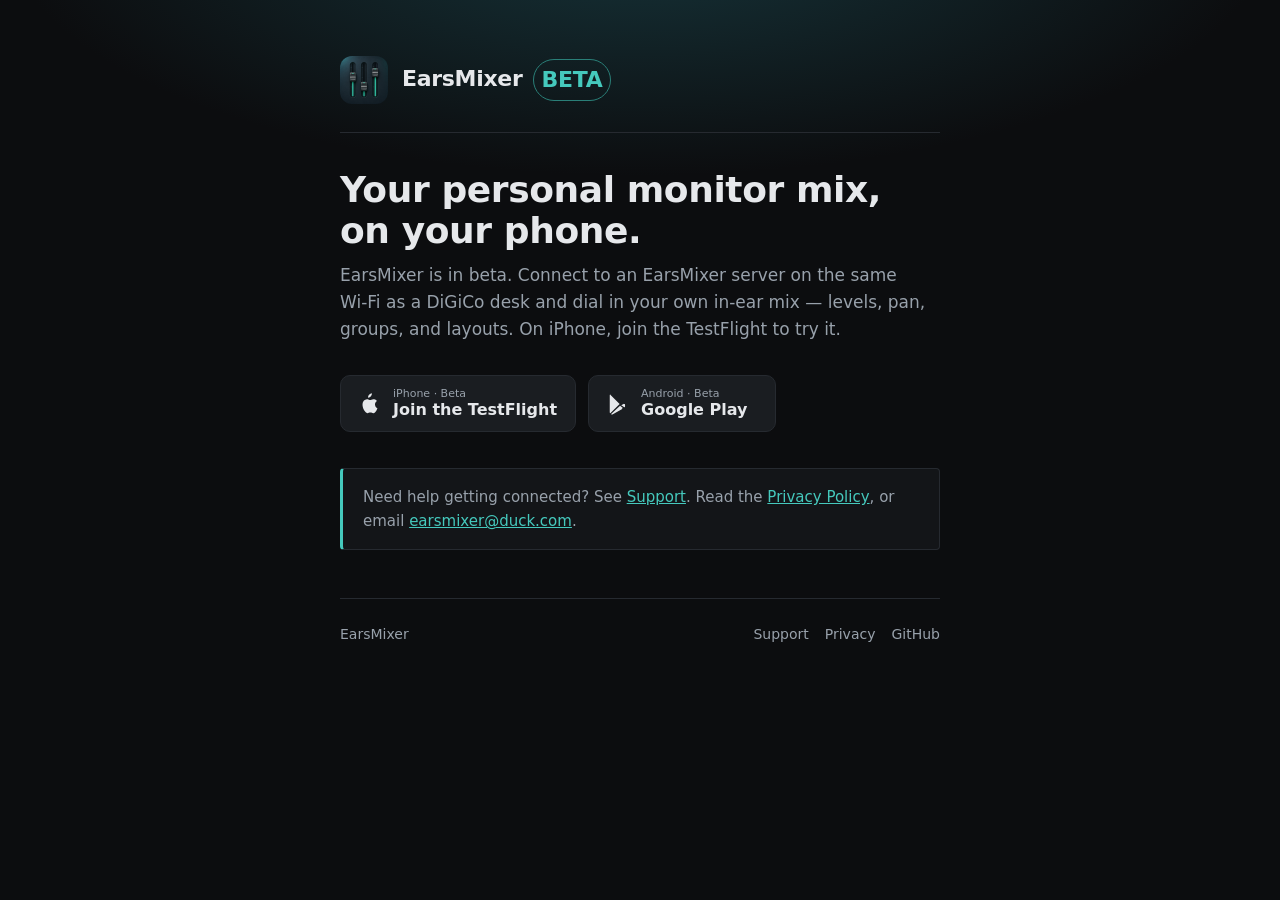
==== index.html @ 5447dbc8 "Add landing, privacy and support pages Moved from EarsMixerApp/docs so the site is served from its o" ====
<!doctype html>
<html lang="en">
<head>
<meta charset="utf-8">
<meta name="viewport" content="width=device-width, initial-scale=1">
<meta name="color-scheme" content="dark light">
<meta name="description" content="EarsMixer beta — control your own in-ear monitor mix from your phone. Join the TestFlight.">
<title>EarsMixer — Beta</title>
<link rel="icon" href="favicon.png" type="image/png">
<link rel="apple-touch-icon" href="icon.png">
<style>
  :root {
    --bg: #0c0d0f;
    --panel: #131518;
    --raised: #1a1d21;
    --line: #262a30;
    --text: #e6e8eb;
    --muted: #98a1ab;
    --accent: #45c9bd;
    --accent-dim: #2a7f78;
  }
  * { box-sizing: border-box; }
  html, body { margin: 0; background: var(--bg); color: var(--text); font: 16px/1.6 system-ui, -apple-system, "Segoe UI", Roboto, sans-serif; }
  body {
    min-height: 100vh;
    background:
      radial-gradient(ellipse 90% 50% at 50% -8%, #16343a 0%, transparent 55%),
      var(--bg);
  }
  a { color: var(--accent); }

  .wrap {
    max-width: 640px;
    margin: 0 auto;
    padding: 56px 20px 80px;
  }

  .brand {
    display: flex;
    align-items: center;
    gap: 14px;
    padding-bottom: 28px;
    border-bottom: 1px solid var(--line);
    margin-bottom: 36px;
  }
  .brand img {
    width: 48px;
    height: 48px;
    border-radius: 12px;
  }
  .brand span {
    font-size: 22px;
    font-weight: 650;
    letter-spacing: -0.3px;
  }
  .beta {
    display: inline-block;
    margin-left: 10px;
    padding: 2px 8px;
    border: 1px solid var(--accent-dim);
    border-radius: 999px;
    color: var(--accent);
    font-size: 11px;
    font-weight: 650;
    letter-spacing: 0.06em;
    text-transform: uppercase;
    vertical-align: middle;
  }

  h1 {
    margin: 0 0 10px;
    font-size: clamp(28px, 5vw, 36px);
    letter-spacing: -0.4px;
    line-height: 1.15;
  }
  .lede {
    margin: 0 0 32px;
    color: var(--muted);
    font-size: 17px;
  }

  .stores {
    display: flex;
    flex-wrap: wrap;
    gap: 12px;
    margin-bottom: 36px;
  }
  .store {
    display: inline-flex;
    align-items: center;
    gap: 12px;
    padding: 12px 18px;
    border-radius: 10px;
    border: 1px solid var(--line);
    background: var(--raised);
    color: var(--text);
    text-decoration: none;
    min-width: 188px;
    transition: border-color 0.15s ease, background 0.15s ease;
  }
  .store:hover {
    border-color: var(--accent-dim);
    background: #1f242a;
  }
  .store svg { flex: 0 0 auto; }
  .store .label { display: flex; flex-direction: column; line-height: 1.15; }
  .store .label small { color: var(--muted); font-size: 11px; }
  .store .label strong { font-size: 16px; font-weight: 650; }

  .help {
    padding: 16px 20px;
    border: 1px solid var(--line);
    border-left: 3px solid var(--accent);
    border-radius: 4px;
    background: var(--panel);
  }
  .help p { margin: 0; color: var(--muted); font-size: 15px; }
  .help a { color: var(--accent); }

  footer {
    margin-top: 48px;
    padding-top: 24px;
    border-top: 1px solid var(--line);
    color: var(--muted);
    font-size: 14px;
    display: flex;
    flex-wrap: wrap;
    gap: 8px 16px;
    justify-content: space-between;
  }
  footer nav { display: flex; flex-wrap: wrap; gap: 8px 16px; }
  footer a { color: var(--muted); text-decoration: none; }
  footer a:hover { color: var(--accent); }
</style>
</head>
<body>
<div class="wrap">
  <header class="brand">
    <img src="icon.png" width="48" height="48" alt="">
    <span>EarsMixer<span class="beta">Beta</span></span>
  </header>

  <h1>Your personal monitor mix, on your phone.</h1>
  <p class="lede">EarsMixer is in beta. Connect to an EarsMixer server on the same Wi‑Fi as a DiGiCo desk and dial in your own in-ear mix — levels, pan, groups, and layouts. On iPhone, join the TestFlight to try it.</p>

  <div class="stores">
    <!-- Replace TESTFLIGHT_JOIN_CODE with the public link code from App Store Connect → TestFlight → Public Link. -->
    <a class="store" id="testflight" href="https://testflight.apple.com/join/TESTFLIGHT_JOIN_CODE" rel="noopener">
      <svg aria-hidden="true" width="22" height="22" viewBox="0 0 24 24" fill="currentColor"><path d="M18.71 19.5c-.83 1.24-1.71 2.45-3.05 2.47-1.34.03-1.77-.79-3.29-.79-1.53 0-2 .77-3.27.82-1.31.05-2.3-1.32-3.14-2.53C4.25 17 2.94 12.45 4.7 9.39c.87-1.52 2.43-2.48 4.12-2.51 1.28-.02 2.5.87 3.29.87.78 0 2.26-1.07 3.81-.91.65.03 2.47.26 3.64 1.98-.09.06-2.17 1.28-2.15 3.81.03 3.02 2.65 4.03 2.68 4.04-.03.07-.42 1.44-1.38 2.83M13 3.5c.73-.83 1.22-1.98 1.08-3.13-1.05.04-2.31.7-3.06 1.58-.66.76-1.23 1.98-1.07 3.14 1.13.09 2.29-.57 3.05-1.59"/></svg>
      <span class="label"><small>iPhone · Beta</small><strong>Join the TestFlight</strong></span>
    </a>
    <a class="store" href="https://play.google.com/store/apps/details?id=com.joeclack.earsmixerapp" rel="noopener">
      <svg aria-hidden="true" width="22" height="22" viewBox="0 0 24 24" fill="currentColor"><path d="M3.609 1.814 13.792 12 3.61 22.186a.996.996 0 0 1-.237-.316A1.4 1.4 0 0 1 3 21.31V2.69c0-.34.1-.66.28-.93.1-.13.22-.24.329-.346m.91 21.532c.10.0.0.5.78.154l12.04-6.87-3.08-2.2-9.74 9.0m13.96-11.24-2.98 1.7 2.98 1.7c.8.46 1.21.22 1.21-.74V12.85c0-.96-.41-1.2-1.21-.744M5.3 23.5c.37 0 .7-.1 1.1-.33l10.2-5.82-2.68-1.91L4.52 22.9c.2.36.48.6.78.6"/></svg>
      <span class="label"><small>Android · Beta</small><strong>Google Play</strong></span>
    </a>
  </div>

  <div class="help">
    <p>Need help getting connected? See <a href="support.html">Support</a>. Read the <a href="privacy.html">Privacy Policy</a>, or email <a href="mailto:earsmixer@duck.com">earsmixer@duck.com</a>.</p>
  </div>

  <footer>
    <span>EarsMixer</span>
    <nav aria-label="Footer">
      <a href="support.html">Support</a>
      <a href="privacy.html">Privacy</a>
      <a href="https://github.com/joeclack/EarsMixerApp">GitHub</a>
    </nav>
  </footer>
</div>
</body>
</html>
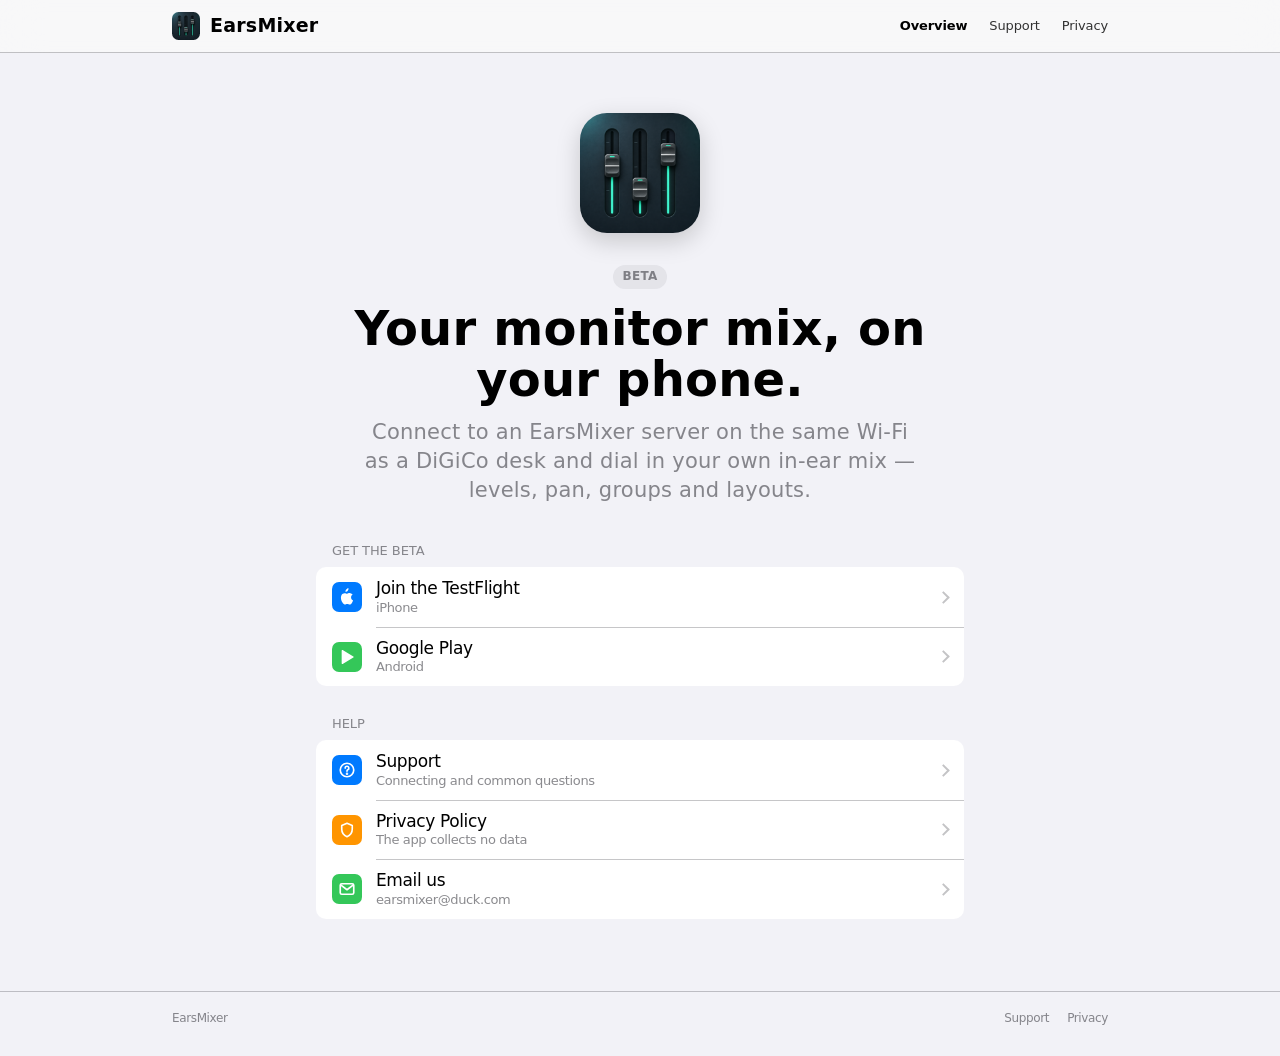
==== commit a08fe7f9: "Restyle pages after Apple's iOS documentation Shared style.css with iOS system colours, SF type scal" ====
--- a/index.html
+++ b/index.html
@@ -2,171 +2,84 @@
 <html lang="en">
 <head>
 <meta charset="utf-8">
-<meta name="viewport" content="width=device-width, initial-scale=1">
-<meta name="color-scheme" content="dark light">
+<meta name="viewport" content="width=device-width, initial-scale=1, viewport-fit=cover">
+<meta name="color-scheme" content="light dark">
+<meta name="theme-color" content="#f2f2f7" media="(prefers-color-scheme: light)">
+<meta name="theme-color" content="#000000" media="(prefers-color-scheme: dark)">
 <meta name="description" content="EarsMixer beta — control your own in-ear monitor mix from your phone. Join the TestFlight.">
 <title>EarsMixer — Beta</title>
 <link rel="icon" href="favicon.png" type="image/png">
 <link rel="apple-touch-icon" href="icon.png">
-<style>
-  :root {
-    --bg: #0c0d0f;
-    --panel: #131518;
-    --raised: #1a1d21;
-    --line: #262a30;
-    --text: #e6e8eb;
-    --muted: #98a1ab;
-    --accent: #45c9bd;
-    --accent-dim: #2a7f78;
-  }
-  * { box-sizing: border-box; }
-  html, body { margin: 0; background: var(--bg); color: var(--text); font: 16px/1.6 system-ui, -apple-system, "Segoe UI", Roboto, sans-serif; }
-  body {
-    min-height: 100vh;
-    background:
-      radial-gradient(ellipse 90% 50% at 50% -8%, #16343a 0%, transparent 55%),
-      var(--bg);
-  }
-  a { color: var(--accent); }
-
-  .wrap {
-    max-width: 640px;
-    margin: 0 auto;
-    padding: 56px 20px 80px;
-  }
-
-  .brand {
-    display: flex;
-    align-items: center;
-    gap: 14px;
-    padding-bottom: 28px;
-    border-bottom: 1px solid var(--line);
-    margin-bottom: 36px;
-  }
-  .brand img {
-    width: 48px;
-    height: 48px;
-    border-radius: 12px;
-  }
-  .brand span {
-    font-size: 22px;
-    font-weight: 650;
-    letter-spacing: -0.3px;
-  }
-  .beta {
-    display: inline-block;
-    margin-left: 10px;
-    padding: 2px 8px;
-    border: 1px solid var(--accent-dim);
-    border-radius: 999px;
-    color: var(--accent);
-    font-size: 11px;
-    font-weight: 650;
-    letter-spacing: 0.06em;
-    text-transform: uppercase;
-    vertical-align: middle;
-  }
-
-  h1 {
-    margin: 0 0 10px;
-    font-size: clamp(28px, 5vw, 36px);
-    letter-spacing: -0.4px;
-    line-height: 1.15;
-  }
-  .lede {
-    margin: 0 0 32px;
-    color: var(--muted);
-    font-size: 17px;
-  }
-
-  .stores {
-    display: flex;
-    flex-wrap: wrap;
-    gap: 12px;
-    margin-bottom: 36px;
-  }
-  .store {
-    display: inline-flex;
-    align-items: center;
-    gap: 12px;
-    padding: 12px 18px;
-    border-radius: 10px;
-    border: 1px solid var(--line);
-    background: var(--raised);
-    color: var(--text);
-    text-decoration: none;
-    min-width: 188px;
-    transition: border-color 0.15s ease, background 0.15s ease;
-  }
-  .store:hover {
-    border-color: var(--accent-dim);
-    background: #1f242a;
-  }
-  .store svg { flex: 0 0 auto; }
-  .store .label { display: flex; flex-direction: column; line-height: 1.15; }
-  .store .label small { color: var(--muted); font-size: 11px; }
-  .store .label strong { font-size: 16px; font-weight: 650; }
-
-  .help {
-    padding: 16px 20px;
-    border: 1px solid var(--line);
-    border-left: 3px solid var(--accent);
-    border-radius: 4px;
-    background: var(--panel);
-  }
-  .help p { margin: 0; color: var(--muted); font-size: 15px; }
-  .help a { color: var(--accent); }
-
-  footer {
-    margin-top: 48px;
-    padding-top: 24px;
-    border-top: 1px solid var(--line);
-    color: var(--muted);
-    font-size: 14px;
-    display: flex;
-    flex-wrap: wrap;
-    gap: 8px 16px;
-    justify-content: space-between;
-  }
-  footer nav { display: flex; flex-wrap: wrap; gap: 8px 16px; }
-  footer a { color: var(--muted); text-decoration: none; }
-  footer a:hover { color: var(--accent); }
-</style>
+<link rel="stylesheet" href="style.css">
 </head>
 <body>
-<div class="wrap">
-  <header class="brand">
-    <img src="icon.png" width="48" height="48" alt="">
-    <span>EarsMixer<span class="beta">Beta</span></span>
-  </header>
+<header class="navbar">
+  <div class="navbar-inner">
+    <a class="brand" href="./"><img src="icon.png" width="28" height="28" alt="">EarsMixer</a>
+    <nav aria-label="Main">
+      <a href="./" aria-current="page">Overview</a>
+      <a href="support.html">Support</a>
+      <a href="privacy.html">Privacy</a>
+    </nav>
+  </div>
+</header>
 
-  <h1>Your personal monitor mix, on your phone.</h1>
-  <p class="lede">EarsMixer is in beta. Connect to an EarsMixer server on the same Wi‑Fi as a DiGiCo desk and dial in your own in-ear mix — levels, pan, groups, and layouts. On iPhone, join the TestFlight to try it.</p>
+<main>
+  <section class="hero">
+    <img class="app-icon" src="icon.png" width="120" height="120" alt="EarsMixer app icon">
+    <div><span class="badge">Beta</span></div>
+    <h1>Your monitor mix, on your phone.</h1>
+    <p class="lede">Connect to an EarsMixer server on the same Wi‑Fi as a DiGiCo desk and dial in your own in-ear mix — levels, pan, groups and layouts.</p>
+  </section>
 
-  <div class="stores">
+  <p class="list-header">Get the beta</p>
+  <div class="list with-icons">
     <!-- Replace TESTFLIGHT_JOIN_CODE with the public link code from App Store Connect → TestFlight → Public Link. -->
-    <a class="store" id="testflight" href="https://testflight.apple.com/join/TESTFLIGHT_JOIN_CODE" rel="noopener">
-      <svg aria-hidden="true" width="22" height="22" viewBox="0 0 24 24" fill="currentColor"><path d="M18.71 19.5c-.83 1.24-1.71 2.45-3.05 2.47-1.34.03-1.77-.79-3.29-.79-1.53 0-2 .77-3.27.82-1.31.05-2.3-1.32-3.14-2.53C4.25 17 2.94 12.45 4.7 9.39c.87-1.52 2.43-2.48 4.12-2.51 1.28-.02 2.5.87 3.29.87.78 0 2.26-1.07 3.81-.91.65.03 2.47.26 3.64 1.98-.09.06-2.17 1.28-2.15 3.81.03 3.02 2.65 4.03 2.68 4.04-.03.07-.42 1.44-1.38 2.83M13 3.5c.73-.83 1.22-1.98 1.08-3.13-1.05.04-2.31.7-3.06 1.58-.66.76-1.23 1.98-1.07 3.14 1.13.09 2.29-.57 3.05-1.59"/></svg>
-      <span class="label"><small>iPhone · Beta</small><strong>Join the TestFlight</strong></span>
+    <a id="testflight" href="https://testflight.apple.com/join/TESTFLIGHT_JOIN_CODE" rel="noopener">
+      <span class="row-icon blue" aria-hidden="true">
+        <svg width="18" height="18" viewBox="0 0 24 24" fill="currentColor"><path d="M18.71 19.5c-.83 1.24-1.71 2.45-3.05 2.47-1.34.03-1.77-.79-3.29-.79-1.53 0-2 .77-3.27.82-1.31.05-2.3-1.32-3.14-2.53C4.25 17 2.94 12.45 4.7 9.39c.87-1.52 2.43-2.48 4.12-2.51 1.28-.02 2.5.87 3.29.87.78 0 2.26-1.07 3.81-.91.65.03 2.47.26 3.64 1.98-.09.06-2.17 1.28-2.15 3.81.03 3.02 2.65 4.03 2.68 4.04-.03.07-.42 1.44-1.38 2.83M13 3.5c.73-.83 1.22-1.98 1.08-3.13-1.05.04-2.31.7-3.06 1.58-.66.76-1.23 1.98-1.07 3.14 1.13.09 2.29-.57 3.05-1.59"/></svg>
+      </span>
+      <span class="row-text">Join the TestFlight<small>iPhone</small></span>
     </a>
-    <a class="store" href="https://play.google.com/store/apps/details?id=com.joeclack.earsmixerapp" rel="noopener">
-      <svg aria-hidden="true" width="22" height="22" viewBox="0 0 24 24" fill="currentColor"><path d="M3.609 1.814 13.792 12 3.61 22.186a.996.996 0 0 1-.237-.316A1.4 1.4 0 0 1 3 21.31V2.69c0-.34.1-.66.28-.93.1-.13.22-.24.329-.346m.91 21.532c.10.0.0.5.78.154l12.04-6.87-3.08-2.2-9.74 9.0m13.96-11.24-2.98 1.7 2.98 1.7c.8.46 1.21.22 1.21-.74V12.85c0-.96-.41-1.2-1.21-.744M5.3 23.5c.37 0 .7-.1 1.1-.33l10.2-5.82-2.68-1.91L4.52 22.9c.2.36.48.6.78.6"/></svg>
-      <span class="label"><small>Android · Beta</small><strong>Google Play</strong></span>
+    <a href="https://play.google.com/store/apps/details?id=com.joeclack.earsmixerapp" rel="noopener">
+      <span class="row-icon green" aria-hidden="true">
+        <svg width="16" height="16" viewBox="0 0 24 24" fill="currentColor"><path d="M4 2.5v19a1 1 0 0 0 1.5.86l16-9.5a1 1 0 0 0 0-1.72l-16-9.5A1 1 0 0 0 4 2.5z"/></svg>
+      </span>
+      <span class="row-text">Google Play<small>Android</small></span>
     </a>
   </div>
 
-  <div class="help">
-    <p>Need help getting connected? See <a href="support.html">Support</a>. Read the <a href="privacy.html">Privacy Policy</a>, or email <a href="mailto:earsmixer@duck.com">earsmixer@duck.com</a>.</p>
+  <p class="list-header">Help</p>
+  <div class="list with-icons">
+    <a href="support.html">
+      <span class="row-icon blue" aria-hidden="true">
+        <svg width="18" height="18" viewBox="0 0 24 24" fill="none" stroke="currentColor" stroke-width="2.2" stroke-linecap="round"><circle cx="12" cy="12" r="9"/><path d="M9.5 9.5a2.5 2.5 0 1 1 3.5 2.3c-.6.3-1 .8-1 1.5v.4"/><circle cx="12" cy="17" r=".6" fill="currentColor"/></svg>
+      </span>
+      <span class="row-text">Support<small>Connecting and common questions</small></span>
+    </a>
+    <a href="privacy.html">
+      <span class="row-icon orange" aria-hidden="true">
+        <svg width="18" height="18" viewBox="0 0 24 24" fill="none" stroke="currentColor" stroke-width="2.2" stroke-linejoin="round"><path d="M12 3l7 3v5c0 4.5-3 8.3-7 10-4-1.7-7-5.5-7-10V6z"/></svg>
+      </span>
+      <span class="row-text">Privacy Policy<small>The app collects no data</small></span>
+    </a>
+    <a href="mailto:earsmixer@duck.com">
+      <span class="row-icon green" aria-hidden="true">
+        <svg width="18" height="18" viewBox="0 0 24 24" fill="none" stroke="currentColor" stroke-width="2.2" stroke-linejoin="round"><rect x="3" y="5" width="18" height="14" rx="2"/><path d="M3.5 6.5 12 13l8.5-6.5"/></svg>
+      </span>
+      <span class="row-text">Email us<small>earsmixer@duck.com</small></span>
+    </a>
   </div>
+</main>
 
-  <footer>
+<footer>
+  <div class="footer-inner">
     <span>EarsMixer</span>
     <nav aria-label="Footer">
       <a href="support.html">Support</a>
       <a href="privacy.html">Privacy</a>
-      <a href="https://github.com/joeclack/EarsMixerApp">GitHub</a>
     </nav>
-  </footer>
-</div>
+  </div>
+</footer>
 </body>
 </html>
--- a/style.css
+++ b/style.css
@@ -0,0 +1,358 @@
+/* EarsMixer site — styled after Apple's iOS documentation and support pages.
+   iOS system colours, SF type scale, grouped inset lists, translucent nav bar.
+   Follows the reader's light/dark setting. */
+
+:root {
+  color-scheme: light dark;
+
+  /* iOS system colours (light) */
+  --blue: #007aff;
+  --green: #34c759;
+  --orange: #ff9500;
+  --label: #000000;
+  --label-2: rgba(60, 60, 67, 0.6);
+  --label-3: rgba(60, 60, 67, 0.3);
+  --separator: rgba(60, 60, 67, 0.29);
+  --bg: #ffffff;
+  --grouped-bg: #f2f2f7;
+  --cell: #ffffff;
+  --fill: rgba(120, 120, 128, 0.12);
+  --bar: rgba(249, 249, 249, 0.8);
+
+  --font: -apple-system, BlinkMacSystemFont, "SF Pro Text", "SF Pro", "Helvetica Neue", "Segoe UI", system-ui, sans-serif;
+  --font-display: -apple-system, BlinkMacSystemFont, "SF Pro Display", "SF Pro", "Helvetica Neue", "Segoe UI", system-ui, sans-serif;
+  --radius: 10px;
+}
+
+@media (prefers-color-scheme: dark) {
+  :root {
+    --blue: #0a84ff;
+    --green: #30d158;
+    --orange: #ff9f0a;
+    --label: #ffffff;
+    --label-2: rgba(235, 235, 245, 0.6);
+    --label-3: rgba(235, 235, 245, 0.3);
+    --separator: rgba(84, 84, 88, 0.6);
+    --bg: #000000;
+    --grouped-bg: #000000;
+    --cell: #1c1c1e;
+    --fill: rgba(118, 118, 128, 0.24);
+    --bar: rgba(29, 29, 31, 0.72);
+  }
+}
+
+* { box-sizing: border-box; }
+
+html {
+  -webkit-text-size-adjust: 100%;
+  -webkit-font-smoothing: antialiased;
+}
+
+body {
+  margin: 0;
+  background: var(--grouped-bg);
+  color: var(--label);
+  font: 17px/1.47 var(--font);
+  letter-spacing: -0.022em;
+}
+
+a { color: var(--blue); text-decoration: none; }
+a:hover { text-decoration: underline; }
+
+/* ---------- Navigation bar ---------- */
+
+.navbar {
+  position: sticky;
+  top: 0;
+  z-index: 10;
+  background: var(--bar);
+  -webkit-backdrop-filter: saturate(180%) blur(20px);
+  backdrop-filter: saturate(180%) blur(20px);
+  border-bottom: 0.5px solid var(--separator);
+}
+.navbar-inner {
+  max-width: 980px;
+  margin: 0 auto;
+  height: 52px;
+  padding: 0 22px;
+  display: flex;
+  align-items: center;
+  justify-content: space-between;
+  gap: 16px;
+}
+.navbar .brand {
+  display: flex;
+  align-items: center;
+  gap: 10px;
+  color: var(--label);
+  font-size: 19px;
+  font-weight: 600;
+  letter-spacing: 0.012em;
+}
+.navbar .brand:hover { text-decoration: none; }
+.navbar .brand img {
+  width: 28px;
+  height: 28px;
+  border-radius: 6.5px; /* iOS icon corner ratio */
+}
+.navbar nav { display: flex; gap: 22px; }
+.navbar nav a {
+  color: var(--label);
+  font-size: 13px;
+  opacity: 0.8;
+  letter-spacing: -0.01em;
+}
+.navbar nav a:hover { opacity: 1; text-decoration: none; }
+.navbar nav a[aria-current="page"] { opacity: 1; font-weight: 600; }
+
+/* ---------- Page layout ---------- */
+
+main {
+  max-width: 692px;
+  margin: 0 auto;
+  padding: 44px 22px 72px;
+}
+
+.eyebrow {
+  margin: 0 0 6px;
+  color: var(--label-2);
+  font-size: 17px;
+  font-weight: 600;
+}
+
+h1 {
+  margin: 0 0 12px;
+  font-family: var(--font-display);
+  font-size: 40px;
+  line-height: 1.1;
+  font-weight: 700;
+  letter-spacing: 0.004em;
+}
+
+.lede {
+  margin: 0 0 36px;
+  color: var(--label-2);
+  font-size: 21px;
+  line-height: 1.38;
+  letter-spacing: 0.011em;
+}
+
+h2 {
+  margin: 44px 0 10px;
+  font-family: var(--font-display);
+  font-size: 28px;
+  line-height: 1.14;
+  font-weight: 700;
+  letter-spacing: 0.007em;
+}
+
+p { margin: 0 0 16px; }
+
+ul.bullets { margin: 0 0 16px; padding-left: 22px; }
+ul.bullets li { margin: 6px 0; }
+
+.meta { color: var(--label-2); font-size: 14px; margin: 0 0 32px; }
+
+/* ---------- Grouped inset list (iOS Settings style) ---------- */
+
+.list-header {
+  margin: 28px 16px 7px;
+  color: var(--label-2);
+  font-size: 13px;
+  text-transform: uppercase;
+  letter-spacing: -0.006em;
+}
+.list-footer {
+  margin: 7px 16px 0;
+  color: var(--label-2);
+  font-size: 13px;
+  line-height: 1.38;
+}
+
+.list {
+  margin: 0;
+  padding: 0;
+  list-style: none;
+  background: var(--cell);
+  border-radius: var(--radius);
+  overflow: hidden;
+}
+.list > li,
+.list > a,
+.list > details {
+  position: relative;
+  display: block;
+  padding: 11px 16px;
+  color: var(--label);
+}
+/* inset separators */
+.list > li + li::before,
+.list > a + a::before,
+.list > details + details::before {
+  content: "";
+  position: absolute;
+  top: 0;
+  left: 16px;
+  right: 0;
+  border-top: 0.5px solid var(--separator);
+}
+.list.with-icons > li + li::before,
+.list.with-icons > a + a::before { left: 60px; }
+
+/* Numbered steps */
+.list.steps { counter-reset: step; }
+.list.steps > li {
+  display: flex;
+  gap: 14px;
+  align-items: flex-start;
+  padding-left: 16px;
+}
+.list.steps > li::after {
+  counter-increment: step;
+  content: counter(step);
+  order: -1;
+  flex: 0 0 28px;
+  height: 28px;
+  border-radius: 50%;
+  background: var(--blue);
+  color: #fff;
+  font-size: 15px;
+  font-weight: 600;
+  display: flex;
+  align-items: center;
+  justify-content: center;
+}
+.list.steps > li + li::before { left: 58px; }
+
+/* Disclosure rows (FAQ) */
+.list details summary {
+  list-style: none;
+  cursor: pointer;
+  display: flex;
+  justify-content: space-between;
+  align-items: center;
+  gap: 12px;
+  margin: -11px -16px;
+  padding: 11px 16px;
+}
+.list details summary::-webkit-details-marker { display: none; }
+.list details summary::after {
+  content: "";
+  flex: 0 0 auto;
+  width: 8px;
+  height: 8px;
+  border-right: 2px solid var(--label-3);
+  border-bottom: 2px solid var(--label-3);
+  transform: rotate(-45deg);
+  transition: transform 0.2s ease;
+}
+.list details[open] summary::after { transform: rotate(45deg); }
+.list details p {
+  margin: 18px 0 2px;
+  color: var(--label-2);
+  font-size: 15px;
+  line-height: 1.4;
+}
+
+/* Tappable link rows with chevron */
+.list > a { display: flex; align-items: center; gap: 14px; }
+.list > a:hover { text-decoration: none; background: var(--fill); }
+.list > a::after {
+  content: "";
+  margin-left: auto;
+  width: 7px;
+  height: 7px;
+  border-right: 2px solid var(--label-3);
+  border-top: 2px solid var(--label-3);
+  transform: rotate(45deg);
+}
+.row-icon {
+  flex: 0 0 30px;
+  width: 30px;
+  height: 30px;
+  border-radius: 7px;
+  display: flex;
+  align-items: center;
+  justify-content: center;
+  color: #fff;
+}
+.row-icon.blue { background: var(--blue); }
+.row-icon.green { background: var(--green); }
+.row-icon.orange { background: var(--orange); }
+.row-text { display: flex; flex-direction: column; line-height: 1.25; }
+.row-text small { color: var(--label-2); font-size: 13px; }
+
+/* ---------- Hero (landing) ---------- */
+
+.hero { text-align: center; padding-top: 16px; }
+.hero .app-icon {
+  width: 120px;
+  height: 120px;
+  border-radius: 27px;
+  box-shadow: 0 8px 24px rgba(0, 0, 0, 0.18);
+  margin-bottom: 22px;
+}
+.hero h1 { font-size: 48px; line-height: 1.08; }
+.hero .lede { margin-left: auto; margin-right: auto; max-width: 560px; }
+.badge {
+  display: inline-block;
+  margin-bottom: 14px;
+  padding: 3px 10px;
+  border-radius: 999px;
+  background: var(--fill);
+  color: var(--label-2);
+  font-size: 12px;
+  font-weight: 600;
+  letter-spacing: 0.02em;
+  text-transform: uppercase;
+}
+
+.button {
+  display: inline-block;
+  padding: 12px 22px;
+  border-radius: 980px;
+  background: var(--blue);
+  color: #fff;
+  font-size: 17px;
+  font-weight: 400;
+}
+.button:hover { text-decoration: none; filter: brightness(1.08); }
+
+/* ---------- Callout (Apple docs "Note") ---------- */
+
+.callout {
+  margin: 28px 0;
+  padding: 14px 18px;
+  border-radius: var(--radius);
+  background: var(--cell);
+  border-left: 4px solid var(--blue);
+}
+.callout strong { display: block; margin-bottom: 2px; }
+.callout p { margin: 0; color: var(--label-2); font-size: 15px; }
+
+/* ---------- Footer ---------- */
+
+footer {
+  border-top: 0.5px solid var(--separator);
+  color: var(--label-2);
+  font-size: 12px;
+}
+.footer-inner {
+  max-width: 980px;
+  margin: 0 auto;
+  padding: 18px 22px 28px;
+  display: flex;
+  flex-wrap: wrap;
+  justify-content: space-between;
+  gap: 8px 18px;
+}
+footer nav { display: flex; gap: 18px; }
+footer a { color: var(--label-2); }
+
+@media (max-width: 600px) {
+  h1 { font-size: 32px; }
+  .hero h1 { font-size: 36px; }
+  .lede { font-size: 19px; }
+  h2 { font-size: 24px; }
+  .navbar nav { gap: 16px; }
+}
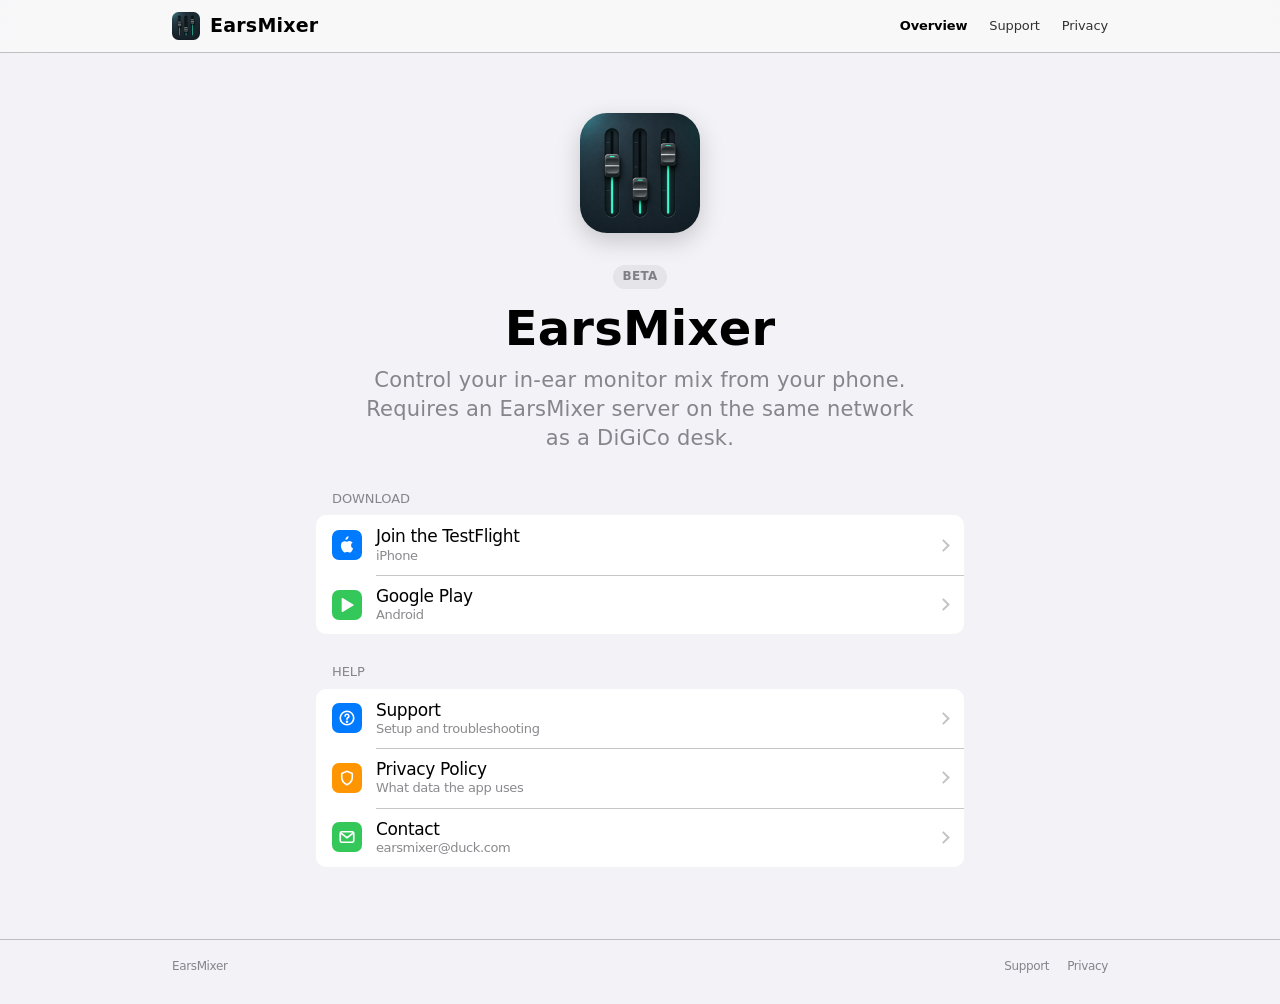
==== commit 166c80eb: "Reword pages Co-Authored-By: Claude Opus 5.5 <noreply@anthropic.com> Claude-Session: https://claude." ====
--- a/index.html
+++ b/index.html
@@ -6,7 +6,7 @@
 <meta name="color-scheme" content="light dark">
 <meta name="theme-color" content="#f2f2f7" media="(prefers-color-scheme: light)">
 <meta name="theme-color" content="#000000" media="(prefers-color-scheme: dark)">
-<meta name="description" content="EarsMixer beta — control your own in-ear monitor mix from your phone. Join the TestFlight.">
+<meta name="description" content="EarsMixer: control your in-ear monitor mix from your phone.">
 <title>EarsMixer — Beta</title>
 <link rel="icon" href="favicon.png" type="image/png">
 <link rel="apple-touch-icon" href="icon.png">
@@ -28,11 +28,11 @@
   <section class="hero">
     <img class="app-icon" src="icon.png" width="120" height="120" alt="EarsMixer app icon">
     <div><span class="badge">Beta</span></div>
-    <h1>Your monitor mix, on your phone.</h1>
-    <p class="lede">Connect to an EarsMixer server on the same Wi‑Fi as a DiGiCo desk and dial in your own in-ear mix — levels, pan, groups and layouts.</p>
+    <h1>EarsMixer</h1>
+    <p class="lede">Control your in-ear monitor mix from your phone. Requires an EarsMixer server on the same network as a DiGiCo desk.</p>
   </section>
 
-  <p class="list-header">Get the beta</p>
+  <p class="list-header">Download</p>
   <div class="list with-icons">
     <!-- Replace TESTFLIGHT_JOIN_CODE with the public link code from App Store Connect → TestFlight → Public Link. -->
     <a id="testflight" href="https://testflight.apple.com/join/TESTFLIGHT_JOIN_CODE" rel="noopener">
@@ -55,19 +55,19 @@
       <span class="row-icon blue" aria-hidden="true">
         <svg width="18" height="18" viewBox="0 0 24 24" fill="none" stroke="currentColor" stroke-width="2.2" stroke-linecap="round"><circle cx="12" cy="12" r="9"/><path d="M9.5 9.5a2.5 2.5 0 1 1 3.5 2.3c-.6.3-1 .8-1 1.5v.4"/><circle cx="12" cy="17" r=".6" fill="currentColor"/></svg>
       </span>
-      <span class="row-text">Support<small>Connecting and common questions</small></span>
+      <span class="row-text">Support<small>Setup and troubleshooting</small></span>
     </a>
     <a href="privacy.html">
       <span class="row-icon orange" aria-hidden="true">
         <svg width="18" height="18" viewBox="0 0 24 24" fill="none" stroke="currentColor" stroke-width="2.2" stroke-linejoin="round"><path d="M12 3l7 3v5c0 4.5-3 8.3-7 10-4-1.7-7-5.5-7-10V6z"/></svg>
       </span>
-      <span class="row-text">Privacy Policy<small>The app collects no data</small></span>
+      <span class="row-text">Privacy Policy<small>What data the app uses</small></span>
     </a>
     <a href="mailto:earsmixer@duck.com">
       <span class="row-icon green" aria-hidden="true">
         <svg width="18" height="18" viewBox="0 0 24 24" fill="none" stroke="currentColor" stroke-width="2.2" stroke-linejoin="round"><rect x="3" y="5" width="18" height="14" rx="2"/><path d="M3.5 6.5 12 13l8.5-6.5"/></svg>
       </span>
-      <span class="row-text">Email us<small>earsmixer@duck.com</small></span>
+      <span class="row-text">Contact<small>earsmixer@duck.com</small></span>
     </a>
   </div>
 </main>
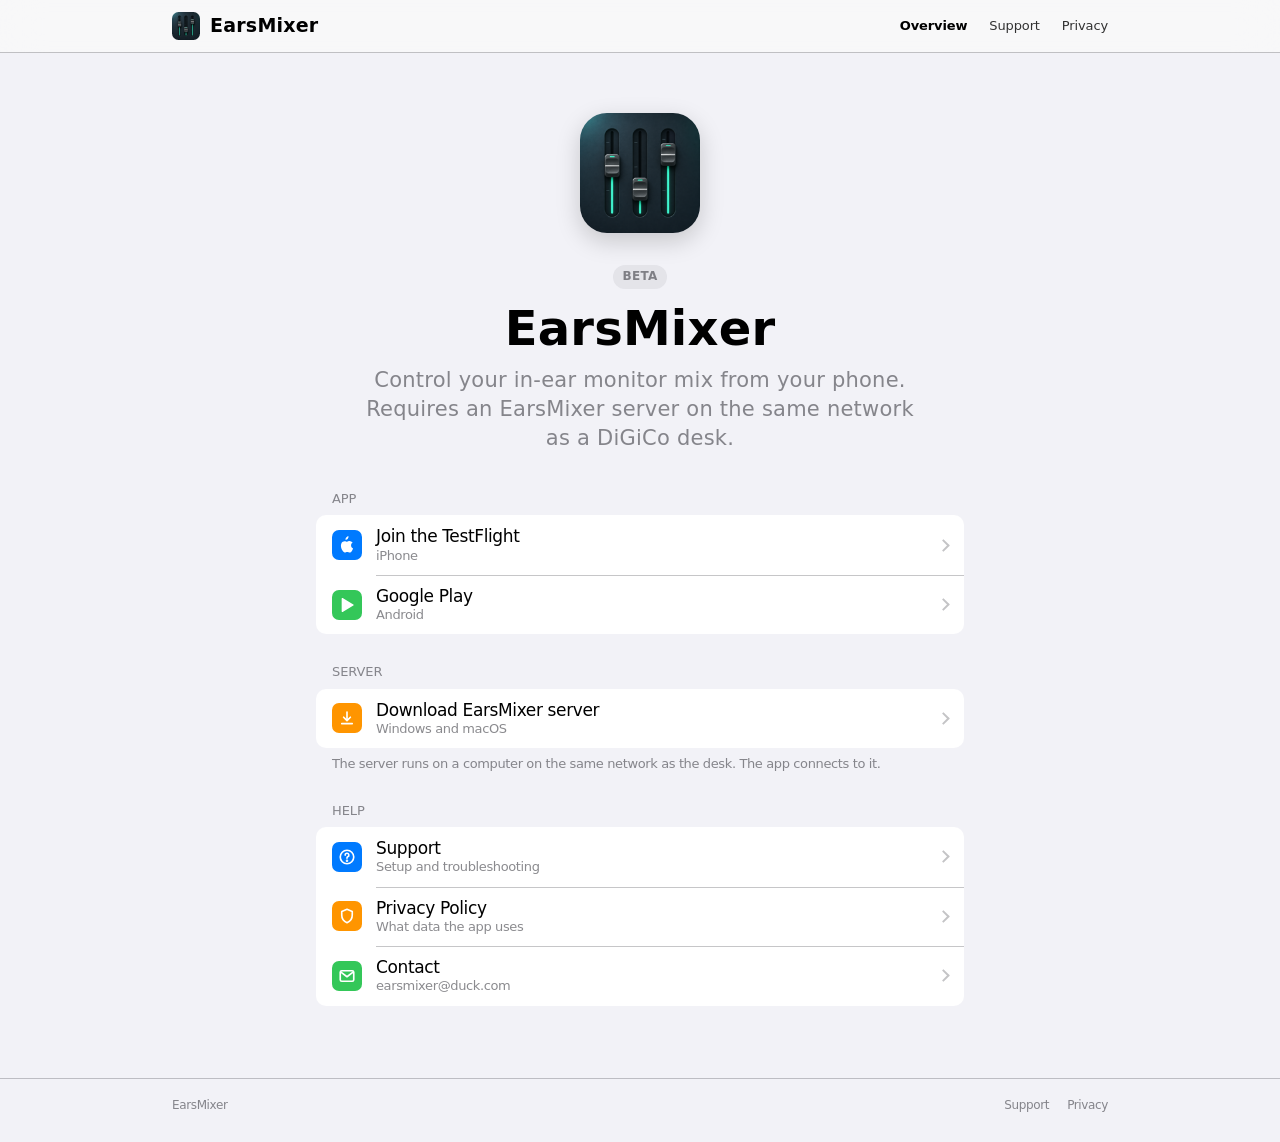
==== commit 888772fa: "Link to the server download Co-Authored-By: Claude Fable 5.2 <noreply@anthropic.com> Claude-Session:" ====
--- a/index.html
+++ b/index.html
@@ -32,7 +32,7 @@
     <p class="lede">Control your in-ear monitor mix from your phone. Requires an EarsMixer server on the same network as a DiGiCo desk.</p>
   </section>
 
-  <p class="list-header">Download</p>
+  <p class="list-header">App</p>
   <div class="list with-icons">
     <!-- Replace TESTFLIGHT_JOIN_CODE with the public link code from App Store Connect → TestFlight → Public Link. -->
     <a id="testflight" href="https://testflight.apple.com/join/TESTFLIGHT_JOIN_CODE" rel="noopener">
@@ -48,6 +48,17 @@
       <span class="row-text">Google Play<small>Android</small></span>
     </a>
   </div>
+
+  <p class="list-header">Server</p>
+  <div class="list with-icons">
+    <a href="https://github.com/joeclack/EarsMixer/releases/latest" rel="noopener">
+      <span class="row-icon orange" aria-hidden="true">
+        <svg width="18" height="18" viewBox="0 0 24 24" fill="none" stroke="currentColor" stroke-width="2.2" stroke-linecap="round" stroke-linejoin="round"><path d="M12 4v11"/><path d="M7.5 11 12 15.5 16.5 11"/><path d="M5 19.5h14"/></svg>
+      </span>
+      <span class="row-text">Download EarsMixer server<small>Windows and macOS</small></span>
+    </a>
+  </div>
+  <p class="list-footer">The server runs on a computer on the same network as the desk. The app connects to it.</p>
 
   <p class="list-header">Help</p>
   <div class="list with-icons">
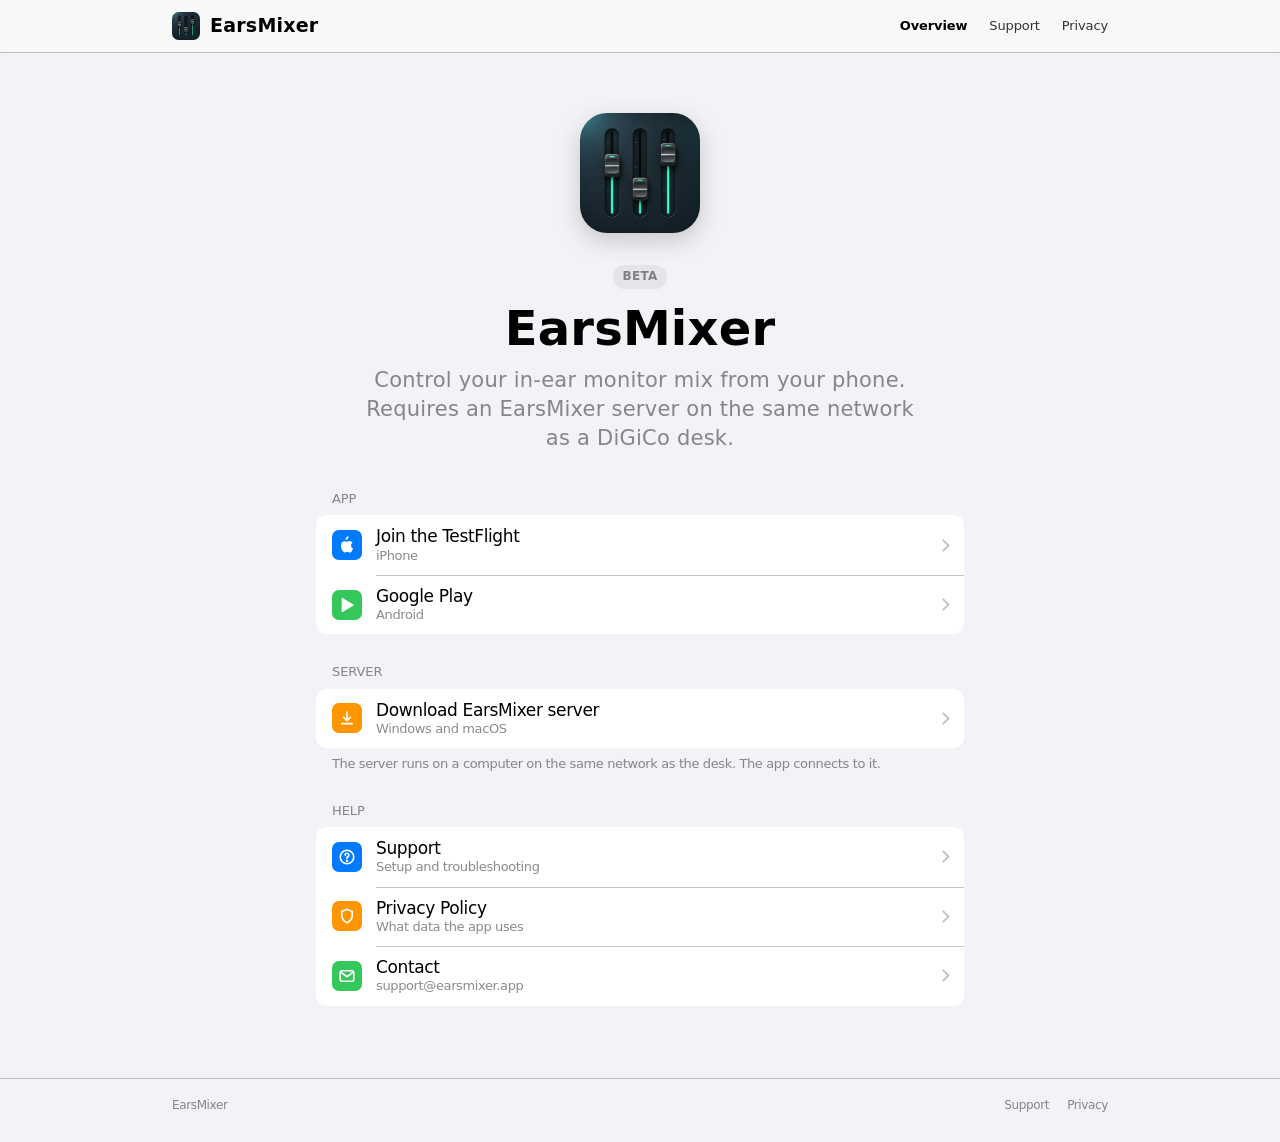
==== commit 267a4085: "Use support@earsmixer.app as the contact address Co-Authored-By: Claude Sonnet 5.5 <noreply@anthropi" ====
--- a/index.html
+++ b/index.html
@@ -74,11 +74,11 @@
       </span>
       <span class="row-text">Privacy Policy<small>What data the app uses</small></span>
     </a>
-    <a href="mailto:earsmixer@duck.com">
+    <a href="mailto:support@earsmixer.app">
       <span class="row-icon green" aria-hidden="true">
         <svg width="18" height="18" viewBox="0 0 24 24" fill="none" stroke="currentColor" stroke-width="2.2" stroke-linejoin="round"><rect x="3" y="5" width="18" height="14" rx="2"/><path d="M3.5 6.5 12 13l8.5-6.5"/></svg>
       </span>
-      <span class="row-text">Contact<small>earsmixer@duck.com</small></span>
+      <span class="row-text">Contact<small>support@earsmixer.app</small></span>
     </a>
   </div>
 </main>
